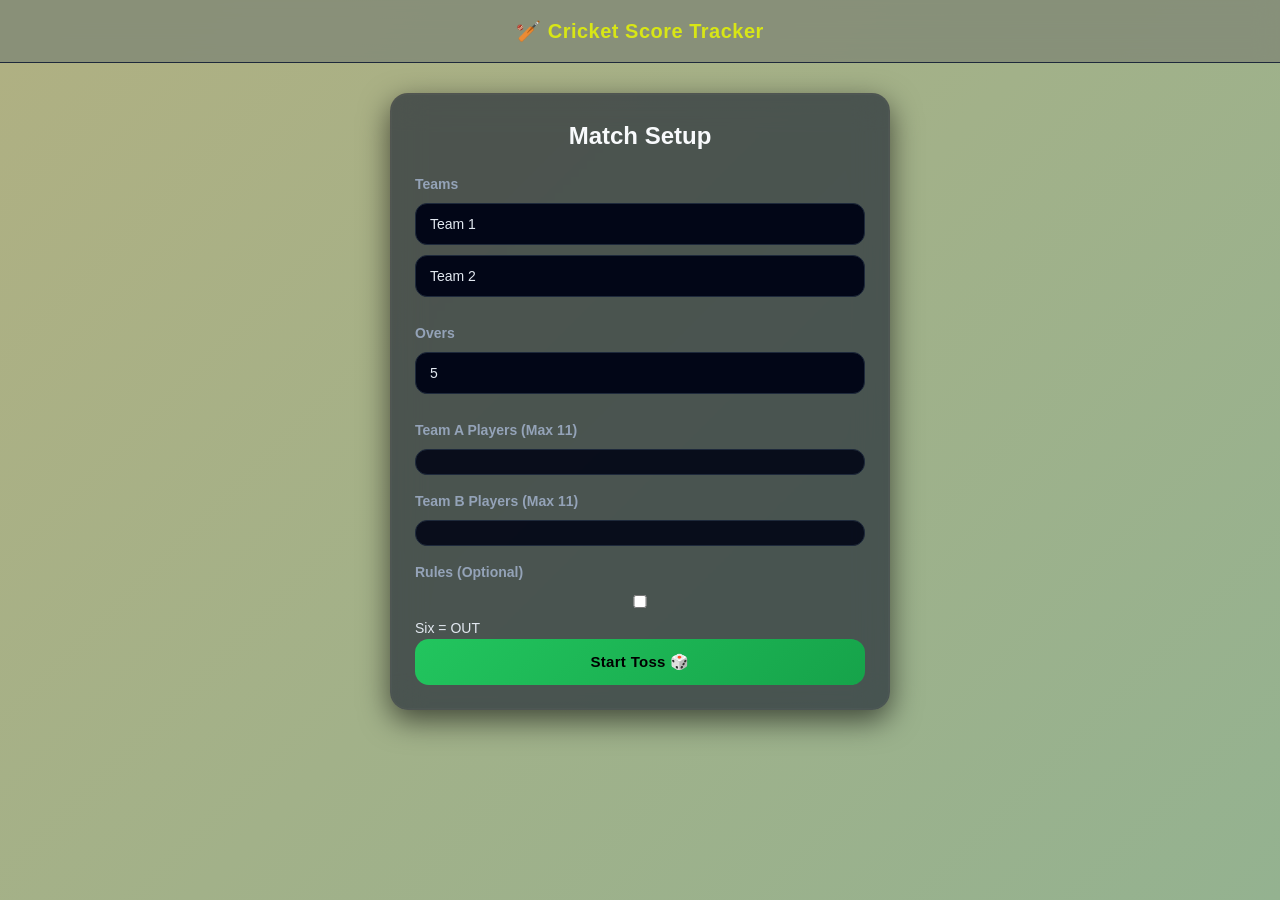
==== index.html @ 17b44de8 "Add files via upload" ====
<!doctype html>
<html lang="en">
  <head>
    <meta charset="UTF-8" />
    <meta name="viewport" content="width=device-width, initial-scale=1.0" />
    <title>Cricket Score Calculator</title>
    <link rel="stylesheet" href="style.css" />
  </head>

  <body>
    <!-- NAVBAR -->
    <div class="navbar">🏏 Cricket Score Tracker</div>

    <!-- MAIN CONTAINER -->
    <div class="container">
      <h2>Match Setup</h2>

      <!-- TEAM NAMES -->
      <h3>Teams</h3>
      <input
        type="text"
        id="teamA"
        placeholder="Enter Team A name"
        value="Team 1"
      />

      <input
        type="text"
        id="teamB"
        placeholder="Enter Team B name"
        value="Team 2"
      />

      <!-- OVERS -->
      <h3>Overs</h3>
      <input type="number" id="overs" value="5" min="1" />

      <!-- TEAM A PLAYERS -->
      <h3>Team A Players (Max 11)</h3>
      <div id="teamAPlayers" class="player-box"></div>

      <!-- TEAM B PLAYERS -->
      <h3>Team B Players (Max 11)</h3>
      <div id="teamBPlayers" class="player-box"></div>

      <!-- RULES -->
      <h3>Rules (Optional)</h3>
      <label>
        <input type="checkbox" id="sixOut" />
        Six = OUT
      </label>

      <!-- START BUTTON -->
      <button onclick="startMatch()">Start Toss 🎲</button>
    </div>

    <!-- SCRIPT -->
    <script src="js/main.js"></script>
  </body>
</html>
---- style.css ----
/* ===============================
   RESET
================================ */
* {
  margin: 0;
  padding: 0;
  box-sizing: border-box;
}

/* ===============================
   BODY
================================ */
body {
  font-family: "Inter", "Segoe UI", sans-serif;
  background: linear-gradient(135deg, #b0b082, #94b290);
  color: #f8fafc;
  min-height: 100vh;
  line-height: 1.5;
}

/* ===============================
   NAVBAR
================================ */
.navbar {
  background: rgba(131, 139, 119, 0.85);
  backdrop-filter: blur(12px);
  border-bottom: 1px solid #1e293b;
  padding: 16px;
  text-align: center;
  font-size: 20px;
  font-weight: 600;
  color: #d8e616;
  letter-spacing: 0.5px;
}

/* ===============================
   CONTAINER
================================ */
.container {
  max-width: 500px;
  margin: 30px auto;
  padding: 24px;

  background: rgba(15, 23, 42, 0.6);
  backdrop-filter: blur(16px);

  border-radius: 18px;
  border: 1px solid rgba(155, 123, 123, 0.05);

  box-shadow:
    0 10px 30px rgba(0, 0, 0, 0.6),
    inset 0 0 0 1px rgba(255, 255, 255, 0.02);
}

/* ===============================
   HEADINGS
================================ */
h2 {
  text-align: center;
  margin-bottom: 20px;
  font-weight: 600;
}

h3 {
  margin-top: 16px;
  margin-bottom: 8px;
  font-size: 14px;
  color: #94a3b8;
}

/* ===============================
   INPUTS / SELECT
================================ */
input,
select {
  width: 100%;
  padding: 12px 14px;
  border-radius: 12px;
  border: 1px solid #1e293b;
  background: #020617;
  color: #e2e8f0;
  margin-bottom: 10px;
  font-size: 14px;
  transition: 0.2s;
}

input::placeholder {
  color: #64748b;
}

input:focus,
select:focus {
  outline: none;
  border-color: #22c55e;
  box-shadow: 0 0 0 2px rgba(34, 197, 94, 0.2);
}

/* ===============================
   BUTTONS
================================ */
button {
  width: 100%;
  padding: 14px;
  border-radius: 14px;
  border: none;

  background: linear-gradient(135deg, #22c55e, #16a34a);
  color: black;

  font-size: 15px;
  font-weight: 600;
  letter-spacing: 0.3px;

  cursor: pointer;
  transition: all 0.2s ease;
}

/* HOVER */
button:hover {
  transform: translateY(-2px);
  background: linear-gradient(135deg, #4ade80, #22c55e);
}

/* ACTIVE */
button:active {
  transform: scale(0.97);
}

/* ===============================
   PLAYER INPUT BOX
================================ */
.player-box {
  max-height: 200px;
  overflow-y: auto;

  padding: 12px;
  background: rgba(2, 6, 23, 0.9);
  border-radius: 12px;
  border: 1px solid #1e293b;
}

/* SCROLLBAR */
.player-box::-webkit-scrollbar {
  width: 6px;
}
.player-box::-webkit-scrollbar-thumb {
  background: #22c55e;
  border-radius: 10px;
}

/* ===============================
   TEXT / PARAGRAPH
================================ */
p {
  font-size: 14px;
  margin-top: 6px;
  color: #cbd5f5;
}

/* ===============================
   DIVIDER
================================ */
hr {
  border: none;
  height: 1px;
  background: #1e293b;
  margin: 16px 0;
}

/* ===============================
   LABEL
================================ */
label {
  font-size: 14px;
  color: #e2e8f0;
  display: block;
  margin-top: 10px;
}

/* ===============================
   BADGE STYLE (optional future)
================================ */
.badge {
  display: inline-block;
  padding: 4px 10px;
  border-radius: 999px;
  background: #22c55e;
  color: black;
  font-size: 12px;
  margin-left: 6px;
}

/* ===============================
   MOBILE RESPONSIVE
================================ */
@media (max-width: 500px) {
  .container {
    margin: 12px;
    padding: 16px;
  }

  .navbar {
    font-size: 18px;
    padding: 12px;
  }

  button {
    padding: 12px;
    font-size: 14px;
  }

  input,
  select {
    font-size: 13px;
  }
}
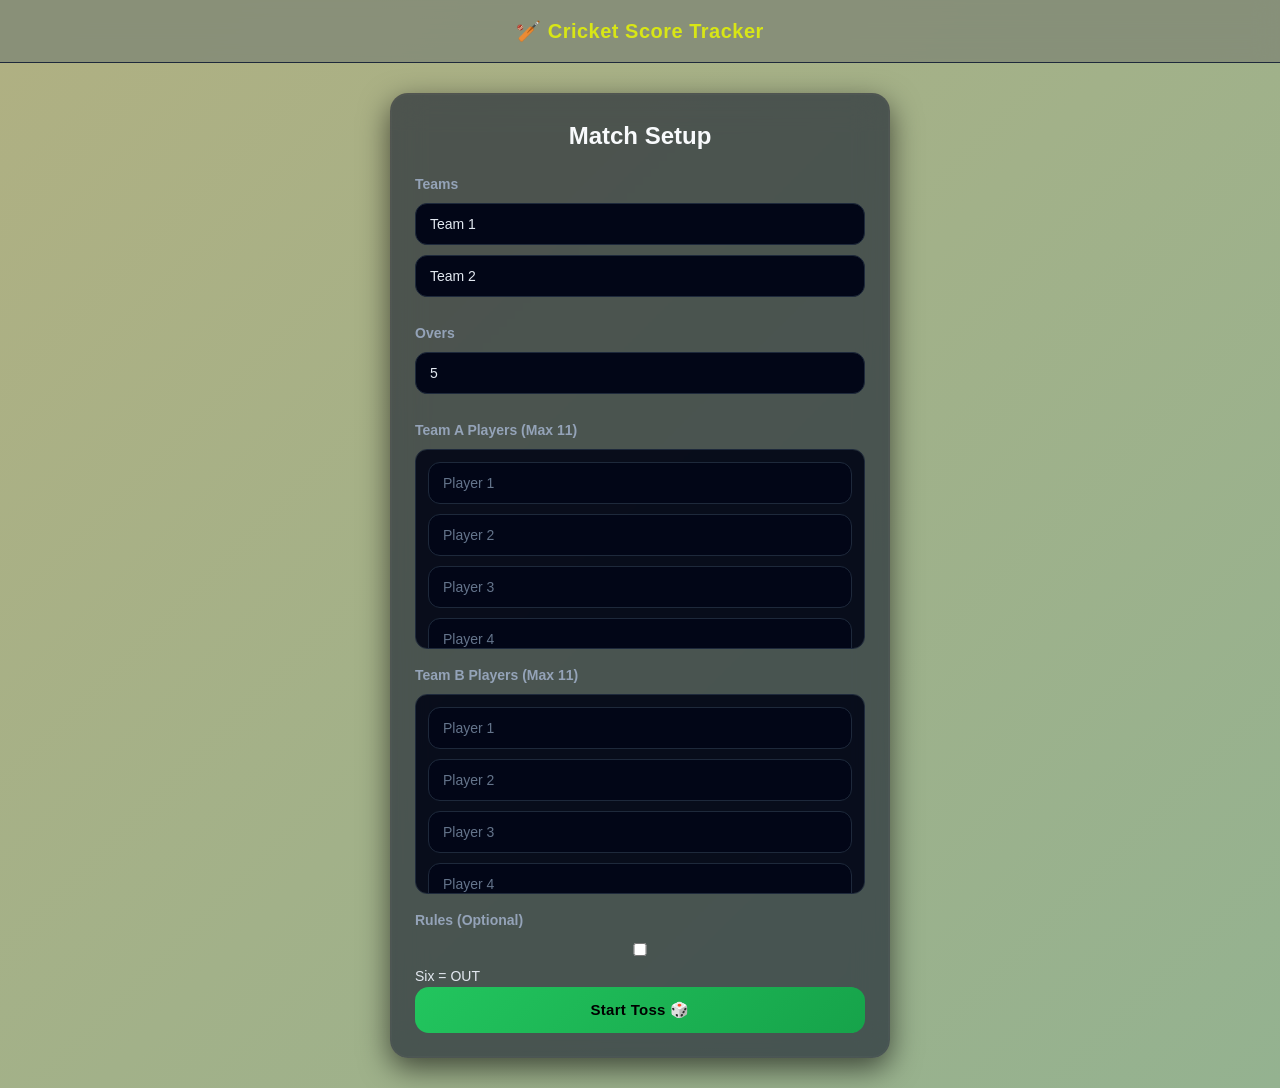
==== commit 9b8c4ee1: "Fix HTML encoding issues in index.html" ====
--- a/index.html
+++ b/index.html
@@ -55,6 +55,6 @@
     </div>
 
     <!-- SCRIPT -->
-    <script src="js/main.js"></script>
+    <script src="main.js"></script>
   </body>
 </html>
